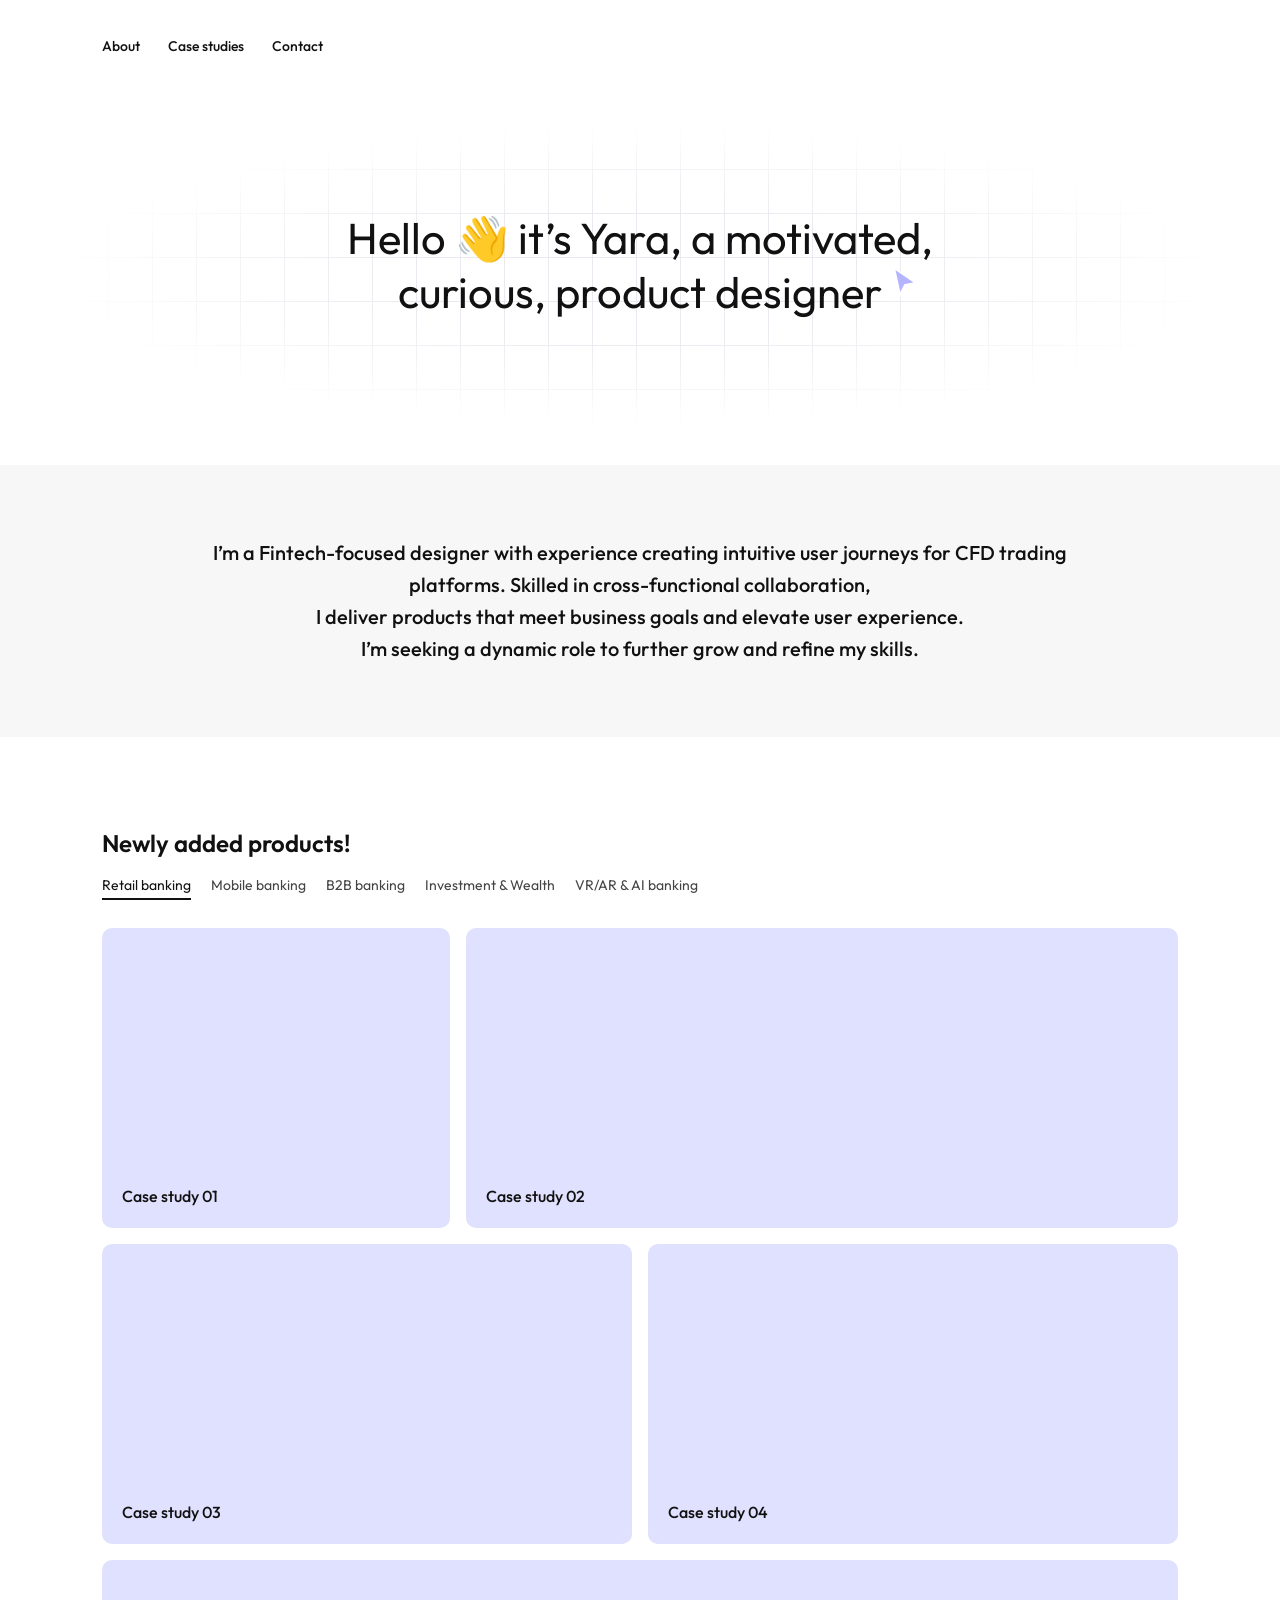
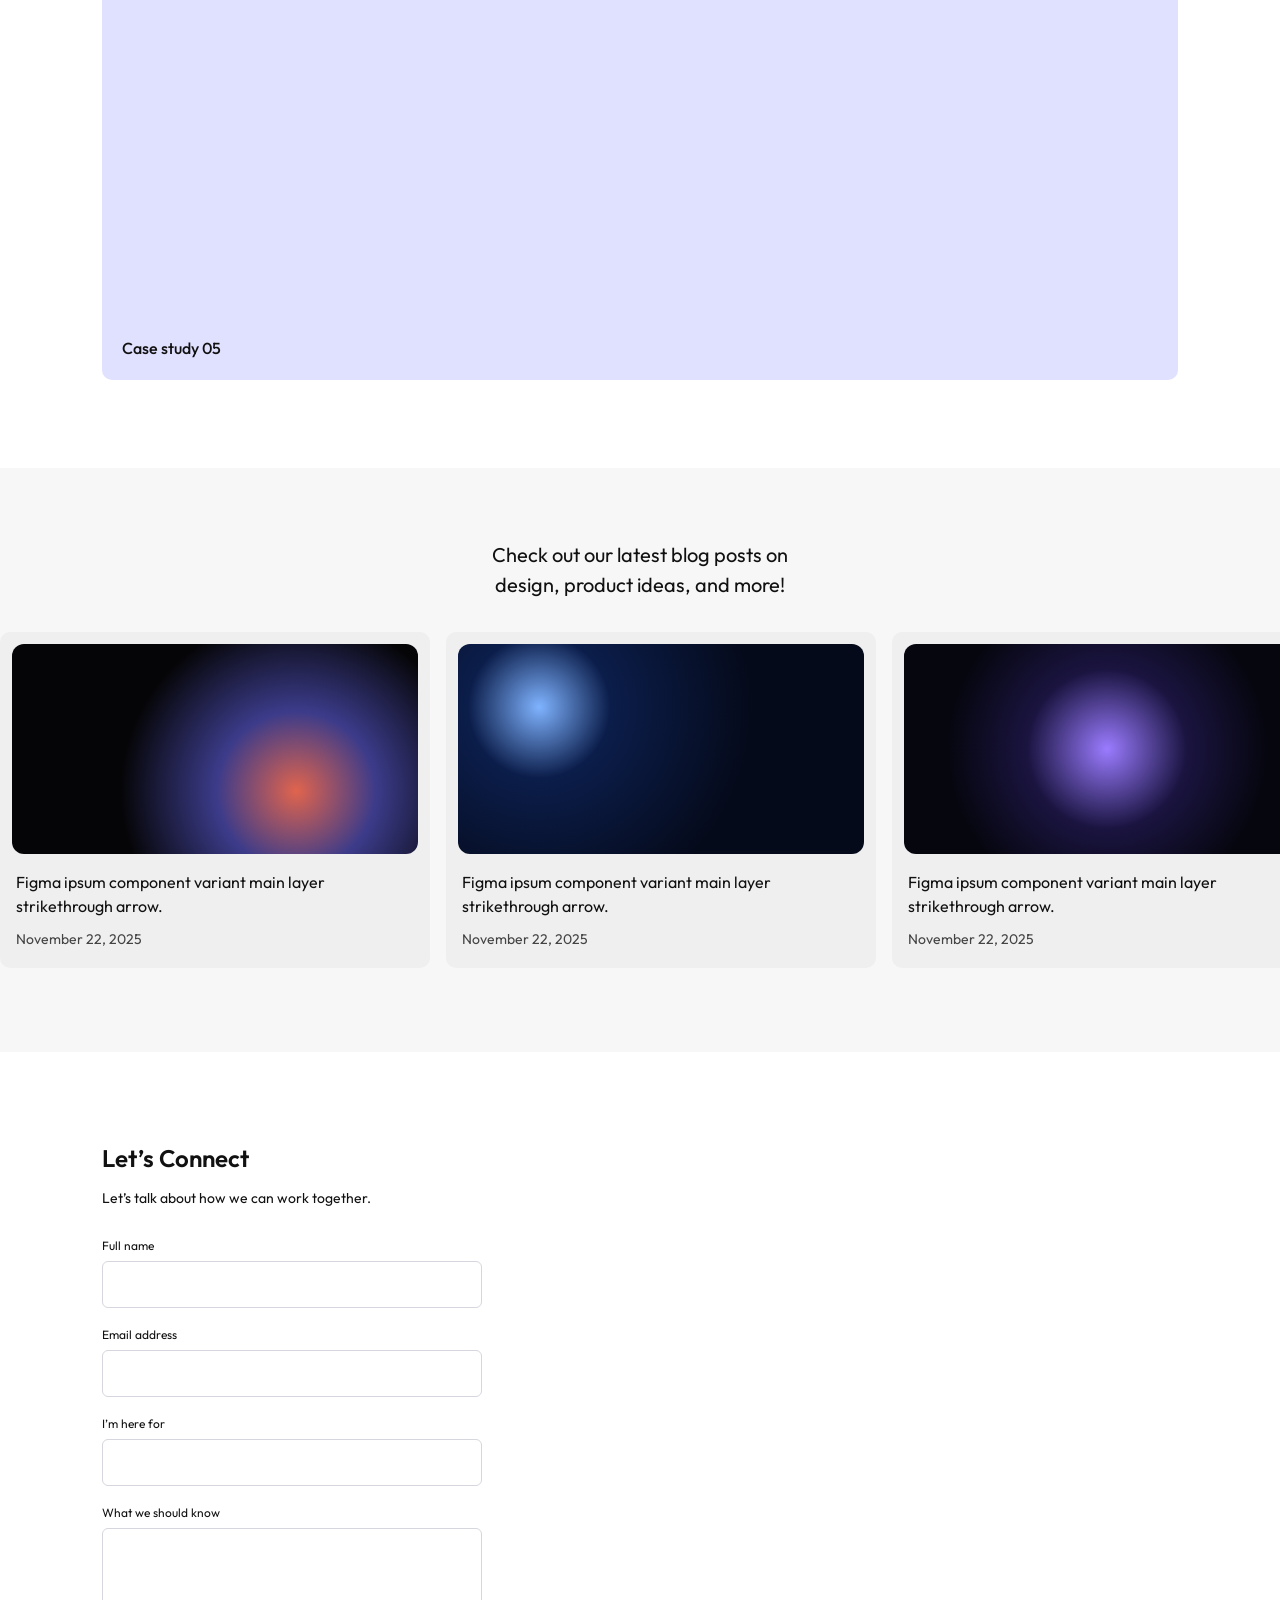
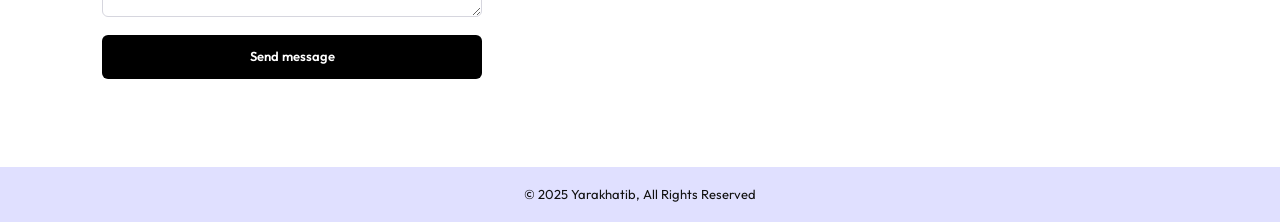
==== index.html @ df0e465c "Initial portfolio website" ====
<!doctype html>
<html lang="en">
<head>
<meta charset="utf-8">
<meta name="viewport" content="width=device-width, initial-scale=1, viewport-fit=cover">
<title>Yara Khatib — Product Designer</title>
<link rel="stylesheet" href="https://fonts.googleapis.com/css2?family=Outfit:wght@300;400;500;600&display=swap">
<style>
:root{color-scheme:light;--bg:#fff;--alt:#f7f7f7;--ink:#111;--muted:#444;--lav:#e0e0ff;--lav-ink:#111;--card:#efefef;--line:#e9e9ef;--field:#fff;--fieldline:#d6d6de;--btn:#000;--btnink:#fff;--accent:#b4b4ff;
box-sizing:border-box;padding-top:env(safe-area-inset-top,0px);padding-bottom:env(safe-area-inset-bottom,0px)}
@media not all{:root:not([data-theme="light"]){--bg:#0f1016;--alt:#171821;--ink:#f3f3f8;--muted:#b9bacb;--lav:#2a2c55;--lav-ink:#f3f3f8;--card:#1f2029;--line:#262736;--field:#171821;--fieldline:#34354a;--btn:#e0e0ff;--btnink:#111;--accent:#8e90ff}}
:root[data-theme="off"]{--bg:#0f1016;--alt:#171821;--ink:#f3f3f8;--muted:#b9bacb;--lav:#2a2c55;--lav-ink:#f3f3f8;--card:#1f2029;--line:#262736;--field:#171821;--fieldline:#34354a;--btn:#e0e0ff;--btnink:#111;--accent:#8e90ff}
html{scroll-behavior:smooth;scroll-padding-top:env(safe-area-inset-top,0px)}
*{box-sizing:border-box}
body{margin:0;background:var(--bg);color:var(--ink);font-family:Outfit,system-ui,sans-serif;font-size:16px;line-height:1.5}
.wrap{max-width:1440px;margin:0 auto;padding:0 clamp(20px,8vw,120px)}
nav{display:flex;gap:28px;padding-top:36px;padding-bottom:8px;font-size:14px;font-weight:500}
nav a,footer a{color:inherit;text-decoration:none}
nav a:hover{text-decoration:underline;text-underline-offset:4px}
.hero{position:relative;min-height:400px;display:flex;align-items:center;justify-content:center;text-align:center;overflow:hidden}
.hero:before{content:"";position:absolute;inset:60px 5% 40px;background-image:linear-gradient(var(--line) 1px,transparent 1px),linear-gradient(90deg,var(--line) 1px,transparent 1px);background-size:44px 44px;-webkit-mask-image:radial-gradient(ellipse at center,#000 30%,transparent 72%);mask-image:radial-gradient(ellipse at center,#000 30%,transparent 72%)}
.hero h1{position:relative;font-weight:400;font-size:clamp(28px,3.4vw,44px);line-height:1.25;max-width:760px;margin:0;padding:0 20px}
.cursor{position:absolute;margin:0 0 -14px 6px;color:var(--accent)}
.bio{background:var(--alt);padding:72px 0;text-align:center}
.bio p{margin:0 auto;max-width:880px;font-size:clamp(16px,1.6vw,20px);font-weight:500;line-height:1.6}
.work{padding:88px 0}
h2{font-size:24px;font-weight:600;margin:0 0 12px}
.chips{display:flex;flex-wrap:wrap;gap:6px 20px;margin-bottom:28px}
.chip{background:none;border:0;border-bottom:2px solid transparent;color:var(--muted);font:inherit;font-size:14px;padding:2px 0;cursor:pointer}
.chip[aria-pressed="true"]{color:var(--ink);border-color:var(--ink)}
.grid{display:grid;grid-template-columns:repeat(12,1fr);gap:16px}
.tile{background:var(--lav);border-radius:10px;min-height:300px;display:flex;align-items:flex-end;padding:20px;color:var(--lav-ink);font-weight:500}
.t1{grid-column:span 4}.t2{grid-column:span 8}.t3,.t4{grid-column:span 6}.t5{grid-column:span 12;min-height:420px}
.blog{background:var(--alt);padding:72px 0}
.blog h2{text-align:center;font-weight:400;font-size:20px;max-width:360px;margin:0 auto 32px}
.rail{display:flex;gap:16px;overflow-x:auto;scroll-snap-type:x mandatory;padding:0 clamp(20px,5vw,60px) 12px}
.post{flex:0 0 min(430px,82vw);scroll-snap-align:start;background:var(--card);border-radius:10px;padding:12px 12px 18px}
.img{height:210px;border-radius:12px}
.i1{background:radial-gradient(circle at 70% 70%,#e0644d 0,#3b3b8a 25%,#050507 55%)}
.i2{background:radial-gradient(circle at 20% 30%,#7fb3ff 0,#0b1d4a 20%,#050a1a 60%)}
.i3{background:radial-gradient(circle at 50% 50%,#9a7bff 0,#1a1440 35%,#06060f 70%)}
.post p{margin:16px 4px 8px;font-size:16px}.post time{margin:0 4px;font-size:14px;color:var(--muted)}
.contact{padding:88px 0}
form{max-width:380px;margin-top:28px;display:grid;gap:18px}
label{display:grid;gap:6px;font-size:12px}
input,textarea{font:inherit;font-size:14px;background:var(--field);color:var(--ink);border:1px solid var(--fieldline);border-radius:6px;padding:12px}
input:focus-visible,textarea:focus-visible,button:focus-visible,a:focus-visible{outline:2px solid var(--accent);outline-offset:2px}
.cta{background:var(--btn);color:var(--btnink);border:0;border-radius:6px;padding:12px;font:inherit;font-size:13px;font-weight:600;cursor:pointer}
#ok{display:none;margin-top:20px;font-weight:500}
footer{background:var(--lav);color:var(--lav-ink);text-align:center;font-size:13px;padding:18px 20px}
@media (max-width:760px){.t1,.t2,.t3,.t4,.t5{grid-column:span 12;min-height:220px}.hero{min-height:320px}}
</style>
</head>
<body>
<header class="wrap"><nav aria-label="Main"><a href="#about">About</a><a href="#work">Case studies</a><a href="#contact">Contact</a></nav></header>

<section class="hero" aria-label="Introduction">
<h1>Hello <span aria-hidden="true">👋</span> it’s Yara, a motivated, curious, product designer<svg class="cursor" width="34" height="34" viewBox="0 0 34 34" aria-hidden="true"><path d="M6 3 L28 18 L17 20 L12 30 Z" fill="currentColor" stroke="#fff" stroke-width="2" stroke-linejoin="round"/></svg></h1>
</section>

<section class="bio" id="about"><div class="wrap"><p>I’m a Fintech-focused designer with experience creating intuitive user journeys for CFD trading platforms. Skilled in cross-functional collaboration,<br>I deliver products that meet business goals and elevate user experience.<br>I’m seeking a dynamic role to further grow and refine my skills.</p></div></section>

<section class="work" id="work"><div class="wrap">
<h2>Newly added products!</h2>
<div class="chips" role="group" aria-label="Filter case studies">
<button class="chip" aria-pressed="true">Retail banking</button><button class="chip" aria-pressed="false">Mobile banking</button><button class="chip" aria-pressed="false">B2B banking</button><button class="chip" aria-pressed="false">Investment &amp; Wealth</button><button class="chip" aria-pressed="false">VR/AR &amp; AI banking</button>
</div>
<div class="grid">
<div class="tile t1">Case study 01</div><div class="tile t2">Case study 02</div><div class="tile t3">Case study 03</div><div class="tile t4">Case study 04</div><div class="tile t5">Case study 05</div>
</div></div></section>

<section class="blog"><h2>Check out our latest blog posts on design, product ideas, and more!</h2>
<div class="rail">
<article class="post"><div class="img i1"></div><p>Figma ipsum component variant main layer strikethrough arrow.</p><time>November 22, 2025</time></article>
<article class="post"><div class="img i2"></div><p>Figma ipsum component variant main layer strikethrough arrow.</p><time>November 22, 2025</time></article>
<article class="post"><div class="img i3"></div><p>Figma ipsum component variant main layer strikethrough arrow.</p><time>November 22, 2025</time></article>
</div></section>

<section class="contact" id="contact"><div class="wrap">
<h2>Let’s Connect</h2><div style="font-size:14px">Let’s talk about how we can work together.</div>
<form id="f">
<label>Full name<input name="n" required autocomplete="name"></label>
<label>Email address<input name="e" type="email" required autocomplete="email"></label>
<label>I’m here for<input name="r"></label>
<label>What we should know<textarea name="m" rows="3"></textarea></label>
<button class="cta" type="submit">Send message</button>
</form>
<div id="ok" role="status">Thank you! Your message is ready, and I’ll be in touch soon.</div>
</div></section>

<footer>© 2025 Yarakhatib, All Rights Reserved</footer>

<script>
document.querySelectorAll('.chip').forEach(function(b){b.addEventListener('click',function(){
document.querySelectorAll('.chip').forEach(function(x){x.setAttribute('aria-pressed','false')});b.setAttribute('aria-pressed','true')})});
document.getElementById('f').addEventListener('submit',function(e){e.preventDefault();this.style.display='none';document.getElementById('ok').style.display='block'});
</script>
</body>
</html>
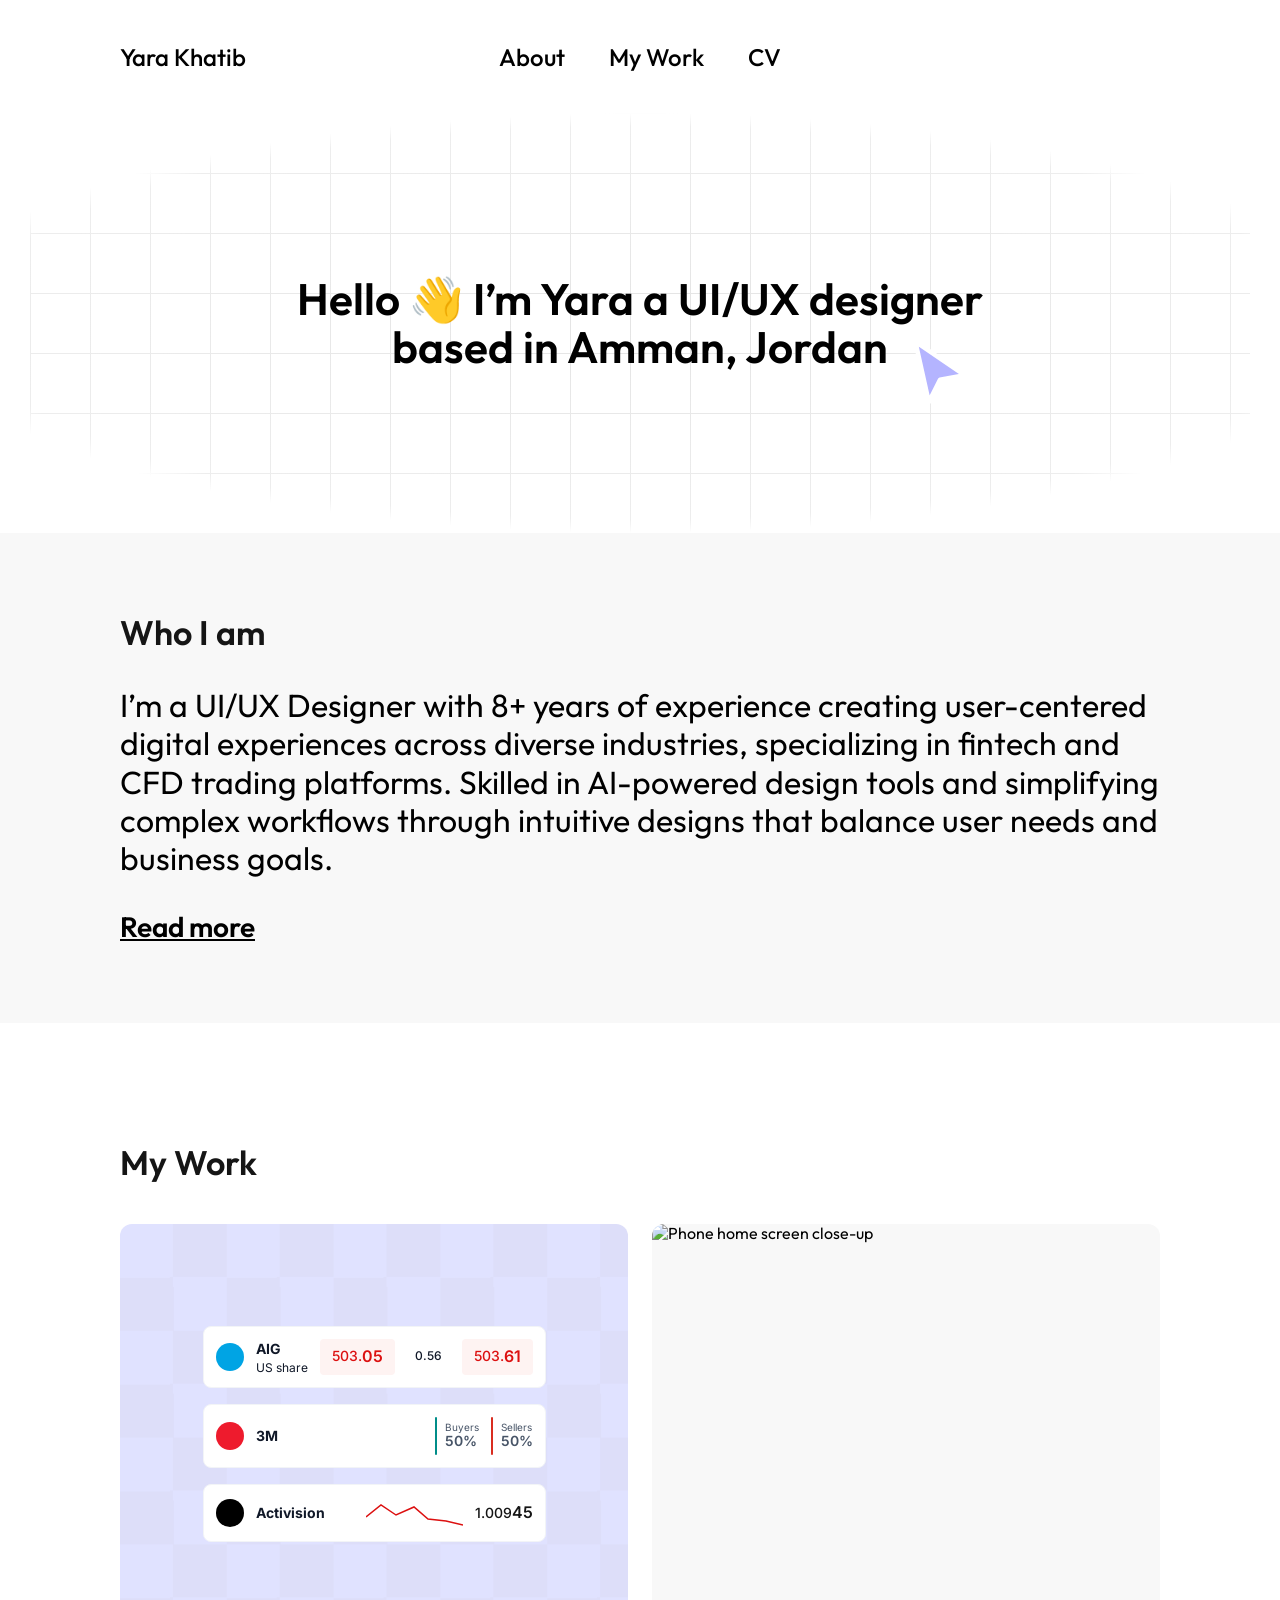
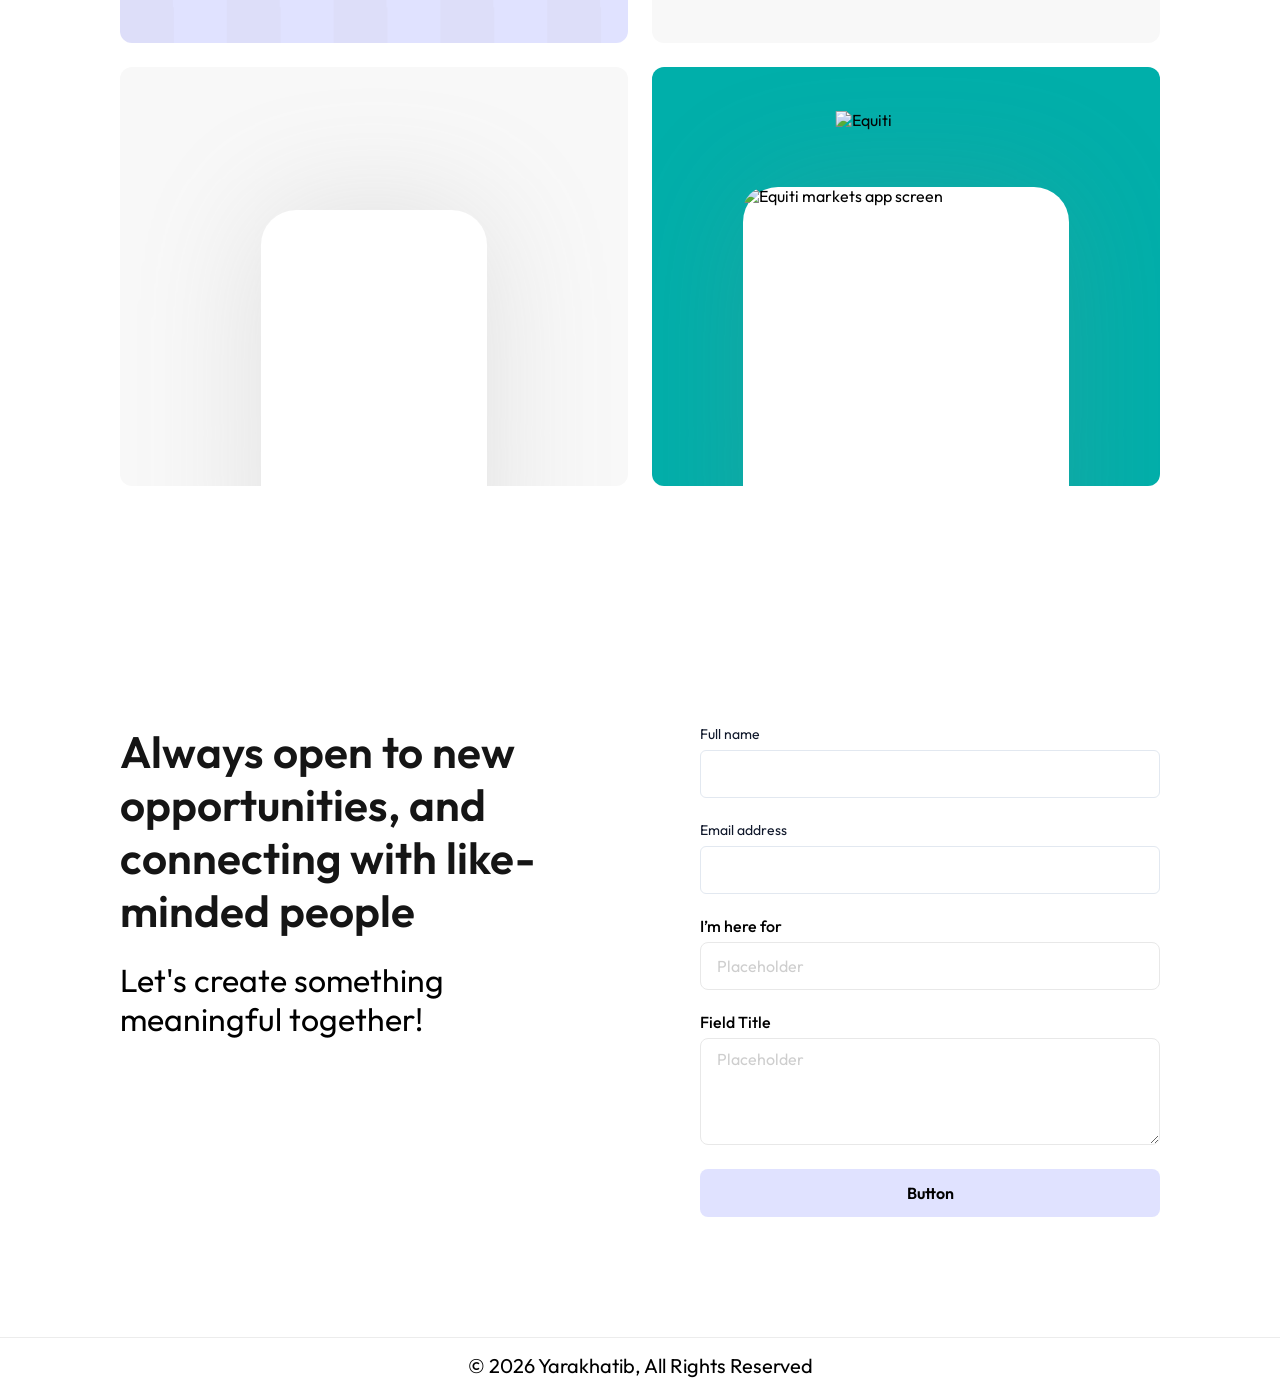
==== commit 3274c9b6: "Update portfolio with new two-page design" ====
--- a/index.html
+++ b/index.html
@@ -2,98 +2,102 @@
 <html lang="en">
 <head>
 <meta charset="utf-8">
-<meta name="viewport" content="width=device-width, initial-scale=1, viewport-fit=cover">
-<title>Yara Khatib — Product Designer</title>
-<link rel="stylesheet" href="https://fonts.googleapis.com/css2?family=Outfit:wght@300;400;500;600&display=swap">
-<style>
-:root{color-scheme:light;--bg:#fff;--alt:#f7f7f7;--ink:#111;--muted:#444;--lav:#e0e0ff;--lav-ink:#111;--card:#efefef;--line:#e9e9ef;--field:#fff;--fieldline:#d6d6de;--btn:#000;--btnink:#fff;--accent:#b4b4ff;
-box-sizing:border-box;padding-top:env(safe-area-inset-top,0px);padding-bottom:env(safe-area-inset-bottom,0px)}
-@media not all{:root:not([data-theme="light"]){--bg:#0f1016;--alt:#171821;--ink:#f3f3f8;--muted:#b9bacb;--lav:#2a2c55;--lav-ink:#f3f3f8;--card:#1f2029;--line:#262736;--field:#171821;--fieldline:#34354a;--btn:#e0e0ff;--btnink:#111;--accent:#8e90ff}}
-:root[data-theme="off"]{--bg:#0f1016;--alt:#171821;--ink:#f3f3f8;--muted:#b9bacb;--lav:#2a2c55;--lav-ink:#f3f3f8;--card:#1f2029;--line:#262736;--field:#171821;--fieldline:#34354a;--btn:#e0e0ff;--btnink:#111;--accent:#8e90ff}
-html{scroll-behavior:smooth;scroll-padding-top:env(safe-area-inset-top,0px)}
-*{box-sizing:border-box}
-body{margin:0;background:var(--bg);color:var(--ink);font-family:Outfit,system-ui,sans-serif;font-size:16px;line-height:1.5}
-.wrap{max-width:1440px;margin:0 auto;padding:0 clamp(20px,8vw,120px)}
-nav{display:flex;gap:28px;padding-top:36px;padding-bottom:8px;font-size:14px;font-weight:500}
-nav a,footer a{color:inherit;text-decoration:none}
-nav a:hover{text-decoration:underline;text-underline-offset:4px}
-.hero{position:relative;min-height:400px;display:flex;align-items:center;justify-content:center;text-align:center;overflow:hidden}
-.hero:before{content:"";position:absolute;inset:60px 5% 40px;background-image:linear-gradient(var(--line) 1px,transparent 1px),linear-gradient(90deg,var(--line) 1px,transparent 1px);background-size:44px 44px;-webkit-mask-image:radial-gradient(ellipse at center,#000 30%,transparent 72%);mask-image:radial-gradient(ellipse at center,#000 30%,transparent 72%)}
-.hero h1{position:relative;font-weight:400;font-size:clamp(28px,3.4vw,44px);line-height:1.25;max-width:760px;margin:0;padding:0 20px}
-.cursor{position:absolute;margin:0 0 -14px 6px;color:var(--accent)}
-.bio{background:var(--alt);padding:72px 0;text-align:center}
-.bio p{margin:0 auto;max-width:880px;font-size:clamp(16px,1.6vw,20px);font-weight:500;line-height:1.6}
-.work{padding:88px 0}
-h2{font-size:24px;font-weight:600;margin:0 0 12px}
-.chips{display:flex;flex-wrap:wrap;gap:6px 20px;margin-bottom:28px}
-.chip{background:none;border:0;border-bottom:2px solid transparent;color:var(--muted);font:inherit;font-size:14px;padding:2px 0;cursor:pointer}
-.chip[aria-pressed="true"]{color:var(--ink);border-color:var(--ink)}
-.grid{display:grid;grid-template-columns:repeat(12,1fr);gap:16px}
-.tile{background:var(--lav);border-radius:10px;min-height:300px;display:flex;align-items:flex-end;padding:20px;color:var(--lav-ink);font-weight:500}
-.t1{grid-column:span 4}.t2{grid-column:span 8}.t3,.t4{grid-column:span 6}.t5{grid-column:span 12;min-height:420px}
-.blog{background:var(--alt);padding:72px 0}
-.blog h2{text-align:center;font-weight:400;font-size:20px;max-width:360px;margin:0 auto 32px}
-.rail{display:flex;gap:16px;overflow-x:auto;scroll-snap-type:x mandatory;padding:0 clamp(20px,5vw,60px) 12px}
-.post{flex:0 0 min(430px,82vw);scroll-snap-align:start;background:var(--card);border-radius:10px;padding:12px 12px 18px}
-.img{height:210px;border-radius:12px}
-.i1{background:radial-gradient(circle at 70% 70%,#e0644d 0,#3b3b8a 25%,#050507 55%)}
-.i2{background:radial-gradient(circle at 20% 30%,#7fb3ff 0,#0b1d4a 20%,#050a1a 60%)}
-.i3{background:radial-gradient(circle at 50% 50%,#9a7bff 0,#1a1440 35%,#06060f 70%)}
-.post p{margin:16px 4px 8px;font-size:16px}.post time{margin:0 4px;font-size:14px;color:var(--muted)}
-.contact{padding:88px 0}
-form{max-width:380px;margin-top:28px;display:grid;gap:18px}
-label{display:grid;gap:6px;font-size:12px}
-input,textarea{font:inherit;font-size:14px;background:var(--field);color:var(--ink);border:1px solid var(--fieldline);border-radius:6px;padding:12px}
-input:focus-visible,textarea:focus-visible,button:focus-visible,a:focus-visible{outline:2px solid var(--accent);outline-offset:2px}
-.cta{background:var(--btn);color:var(--btnink);border:0;border-radius:6px;padding:12px;font:inherit;font-size:13px;font-weight:600;cursor:pointer}
-#ok{display:none;margin-top:20px;font-weight:500}
-footer{background:var(--lav);color:var(--lav-ink);text-align:center;font-size:13px;padding:18px 20px}
-@media (max-width:760px){.t1,.t2,.t3,.t4,.t5{grid-column:span 12;min-height:220px}.hero{min-height:320px}}
-</style>
+<meta name="viewport" content="width=device-width, initial-scale=1">
+<title>Yara Khatib — UI/UX Designer</title>
+<link rel="preconnect" href="https://fonts.googleapis.com">
+<link rel="stylesheet" href="https://fonts.googleapis.com/css2?family=Outfit:wght@400;500;600&family=Inter:wght@400;500;600&display=swap">
+<link rel="stylesheet" href="styles.css">
 </head>
 <body>
-<header class="wrap"><nav aria-label="Main"><a href="#about">About</a><a href="#work">Case studies</a><a href="#contact">Contact</a></nav></header>
 
-<section class="hero" aria-label="Introduction">
-<h1>Hello <span aria-hidden="true">👋</span> it’s Yara, a motivated, curious, product designer<svg class="cursor" width="34" height="34" viewBox="0 0 34 34" aria-hidden="true"><path d="M6 3 L28 18 L17 20 L12 30 Z" fill="currentColor" stroke="#fff" stroke-width="2" stroke-linejoin="round"/></svg></h1>
-</section>
+<!-- Header (Figma: Web Header 233:989) -->
+<header class="header">
+  <a class="brand" href="#">Yara Khatib</a>
+  <nav class="nav" aria-label="Main">
+    <a href="about.html">About</a>
+    <a href="#work">My Work</a>
+    <a href="about.html#cv">CV</a>
+  </nav>
+  <span class="header-spacer"></span>
+</header>
 
-<section class="bio" id="about"><div class="wrap"><p>I’m a Fintech-focused designer with experience creating intuitive user journeys for CFD trading platforms. Skilled in cross-functional collaboration,<br>I deliver products that meet business goals and elevate user experience.<br>I’m seeking a dynamic role to further grow and refine my skills.</p></div></section>
+<main>
+  <!-- Hero (231:450) -->
+  <section class="hero">
+    <div class="hero-grid" aria-hidden="true"></div>
+    <div class="hero-fade" aria-hidden="true"></div>
+    <h1>Hello 👋 I’m Yara a UI/UX designer based in Amman, Jordan</h1>
+    <svg class="cursor" width="76" height="76" viewBox="0 0 34 34" aria-hidden="true">
+      <path d="M6 3 L28 18 L17 20 L12 30 Z" fill="#b4b4ff" stroke="#fff" stroke-width="2" stroke-linejoin="round"/>
+    </svg>
+  </section>
 
-<section class="work" id="work"><div class="wrap">
-<h2>Newly added products!</h2>
-<div class="chips" role="group" aria-label="Filter case studies">
-<button class="chip" aria-pressed="true">Retail banking</button><button class="chip" aria-pressed="false">Mobile banking</button><button class="chip" aria-pressed="false">B2B banking</button><button class="chip" aria-pressed="false">Investment &amp; Wealth</button><button class="chip" aria-pressed="false">VR/AR &amp; AI banking</button>
-</div>
-<div class="grid">
-<div class="tile t1">Case study 01</div><div class="tile t2">Case study 02</div><div class="tile t3">Case study 03</div><div class="tile t4">Case study 04</div><div class="tile t5">Case study 05</div>
-</div></div></section>
+  <!-- Who I am (231:489) -->
+  <section class="who">
+    <h2>Who I am</h2>
+    <p class="lead">I’m a UI/UX Designer with 8+ years of experience creating user-centered digital experiences across diverse industries, specializing in fintech and CFD trading platforms. Skilled in AI-powered design tools and simplifying complex workflows through intuitive designs that balance user needs and business goals.</p>
+    <a class="read-more" href="about.html">Read more</a>
+  </section>
 
-<section class="blog"><h2>Check out our latest blog posts on design, product ideas, and more!</h2>
-<div class="rail">
-<article class="post"><div class="img i1"></div><p>Figma ipsum component variant main layer strikethrough arrow.</p><time>November 22, 2025</time></article>
-<article class="post"><div class="img i2"></div><p>Figma ipsum component variant main layer strikethrough arrow.</p><time>November 22, 2025</time></article>
-<article class="post"><div class="img i3"></div><p>Figma ipsum component variant main layer strikethrough arrow.</p><time>November 22, 2025</time></article>
-</div></section>
+  <!-- My Work (231:491) -->
+  <section class="work" id="work">
+    <h2>My Work</h2>
+    <div class="cards">
+      <article class="card card--checker">
+        <div class="tiles">
+          <div class="tile">
+            <span class="dot" style="background:#00a4e4"></span>
+            <div class="tile-name"><b>AIG</b><small>US share</small></div>
+            <span class="chip chip--down">503.<strong>05</strong></span><span class="spread">0.56</span><span class="chip chip--down">503.<strong>61</strong></span>
+          </div>
+          <div class="tile">
+            <span class="dot" style="background:#ee1b2d"></span>
+            <div class="tile-name"><b>3M</b></div>
+            <div class="side"><i style="background:#008d89"></i><span><small>Buyers</small><b>50%</b></span></div>
+            <div class="side"><i style="background:#d92d20"></i><span><small>Sellers</small><b>50%</b></span></div>
+          </div>
+          <div class="tile">
+            <span class="dot" style="background:#000"></span>
+            <div class="tile-name"><b>Activision</b></div>
+            <svg class="spark" viewBox="0 0 97 32" aria-hidden="true"><polyline points="0,20 15,8 30,18 48,10 62,22 80,24 97,28" fill="none" stroke="#dc1010" stroke-width="1.5"/></svg>
+            <span class="price">1.009<strong>45</strong></span>
+          </div>
+        </div>
+      </article>
 
-<section class="contact" id="contact"><div class="wrap">
-<h2>Let’s Connect</h2><div style="font-size:14px">Let’s talk about how we can work together.</div>
-<form id="f">
-<label>Full name<input name="n" required autocomplete="name"></label>
-<label>Email address<input name="e" type="email" required autocomplete="email"></label>
-<label>I’m here for<input name="r"></label>
-<label>What we should know<textarea name="m" rows="3"></textarea></label>
-<button class="cta" type="submit">Send message</button>
-</form>
-<div id="ok" role="status">Thank you! Your message is ready, and I’ll be in touch soon.</div>
-</div></section>
+      <article class="card card--grey card--wide">
+        <!-- assets/screenshot-phone.png -->
+        <img src="assets/screenshot-phone.png" alt="Phone home screen close-up">
+      </article>
 
-<footer>© 2025 Yarakhatib, All Rights Reserved</footer>
+      <article class="card card--grey">
+        <div class="phone-blank"></div>
+      </article>
 
-<script>
-document.querySelectorAll('.chip').forEach(function(b){b.addEventListener('click',function(){
-document.querySelectorAll('.chip').forEach(function(x){x.setAttribute('aria-pressed','false')});b.setAttribute('aria-pressed','true')})});
-document.getElementById('f').addEventListener('submit',function(e){e.preventDefault();this.style.display='none';document.getElementById('ok').style.display='block'});
-</script>
+      <article class="card card--teal">
+        <!-- assets/equiti-logo.svg + assets/markets.png -->
+        <img class="equiti" src="assets/equiti-logo.svg" alt="Equiti">
+        <div class="phone"><img src="assets/markets.png" alt="Equiti markets app screen"></div>
+      </article>
+    </div>
+  </section>
+
+  <!-- Contact (231:516) -->
+  <section class="contact">
+    <div class="contact-copy">
+      <h2 class="big">Always open to new opportunities, and connecting with like-minded people</h2>
+      <p class="lead">Let's create something meaningful together!</p>
+    </div>
+    <form class="form" id="contact-form">
+      <label>Full name<input name="name" autocomplete="name" required></label>
+      <label>Email address<input name="email" type="email" autocomplete="email" required></label>
+      <label class="field">I’m here for<input name="reason" placeholder="Placeholder"></label>
+      <label class="field">Field Title<textarea name="message" rows="4" placeholder="Placeholder"></textarea></label>
+      <button type="submit">Button</button>
+    </form>
+  </section>
+</main>
+
+<footer class="footer">© 2026 Yarakhatib, All Rights Reserved</footer>
 </body>
 </html>
--- a/styles.css
+++ b/styles.css
@@ -0,0 +1,166 @@
+/* Design tokens from Figma */
+:root{
+  --ink:#000;
+  --ink-soft:#151515;
+  --paper:#fff;
+  --grey:#f8f8f8;
+  --lavender:#e0e2ff;
+  --lavender-dark:#dddef9;
+  --teal:#00afaa;
+  --line:#ececec;
+  --field-line:#e2e8f0;
+  --radius:12px;
+  --pad:120px;
+}
+*{box-sizing:border-box}
+html{scroll-behavior:smooth}
+body{margin:0;background:var(--paper);color:var(--ink);font-family:Outfit,system-ui,sans-serif;line-height:1.2}
+a{color:inherit}
+img{max-width:100%;display:block}
+h1,h2,p{margin:0}
+
+/* Header: 113px, padding 30/120, nav centred, 24px medium */
+.header{display:flex;align-items:center;gap:30px;height:113px;padding:30px var(--pad);background:var(--paper)}
+.brand{font-size:24px;font-weight:500;line-height:24px;text-decoration:none;width:127px;white-space:nowrap}
+.nav{flex:1;display:flex;justify-content:center;gap:44px}
+.nav a{font-size:24px;font-weight:500;line-height:24px;text-decoration:none}
+.nav a:hover{text-decoration:underline;text-underline-offset:6px}
+.header-spacer{width:127px}
+
+/* Hero: 420px, grid lines every 60px at 10% opacity, soft white edge fade */
+.hero{position:relative;height:420px;display:flex;align-items:center;justify-content:center;overflow:hidden;background:var(--paper)}
+.hero-grid{position:absolute;inset:0 30px;opacity:.1;
+  background-image:linear-gradient(#000 1px,transparent 1px),linear-gradient(90deg,#000 1px,transparent 1px);
+  background-size:60px 60px}
+.hero-fade{position:absolute;inset:0;background:radial-gradient(ellipse 720px 210px at 50% 50%,rgba(255,255,255,0) 0%,rgba(255,255,255,.34) 93.6%,#fff 100%)}
+.hero h1{position:relative;max-width:736px;padding:0 20px;font-size:44px;font-weight:600;line-height:1.1;text-align:center}
+.cursor{position:absolute;left:calc(50% + 262px);top:222px;pointer-events:none}
+
+/* Who I am */
+.who{display:flex;flex-direction:column;gap:32px;padding:80px var(--pad);background:var(--grey)}
+.who h2,.work h2{font-size:34px;font-weight:600;color:var(--ink-soft)}
+.lead{font-size:32px;font-weight:400}
+.read-more{font-size:28px;font-weight:600;text-decoration:underline;width:max-content}
+
+/* My Work: 2x2 cards, 24px gap, 419px tall */
+.work{padding:var(--pad);display:flex;flex-direction:column;gap:40px}
+.cards{display:grid;grid-template-columns:1fr 1fr;gap:24px}
+.card{position:relative;height:419px;border-radius:var(--radius);overflow:hidden;display:flex;align-items:center;justify-content:center;background:var(--grey)}
+.card--checker{background-color:var(--lavender);
+  background-image:conic-gradient(var(--lavender-dark) 25%,var(--lavender) 0 50%,var(--lavender-dark) 0 75%,var(--lavender) 0);
+  background-size:106.8px 106.8px}
+.card--wide{padding:0}
+.card--wide img{width:100%;height:100%;object-fit:cover}
+.card--teal{background:var(--teal);align-items:flex-start}
+.card--teal .equiti{position:absolute;top:44px;left:50%;transform:translateX(-50%);width:141px;height:41px}
+.card--teal .phone{position:absolute;top:120px;left:50%;transform:translateX(-50%);width:326px;padding:0;background:#fff;border-radius:35px;box-shadow:0 0 128px rgba(128,128,128,.2)}
+.card--teal .phone img{width:100%;height:709px;object-fit:cover;border-radius:24px}
+.phone-blank{position:absolute;top:143px;left:50%;transform:translateX(-50%);width:226px;height:493px;background:#fff;border-radius:35px;box-shadow:0 0 128px rgba(128,128,128,.2)}
+@media (min-width:1001px){
+  .cards{grid-template-columns:412px 1fr}
+  .cards .card:nth-child(3),.cards .card:nth-child(4){grid-column:span 1}
+  .cards{grid-template-columns:repeat(2,1fr)}
+  .card--checker{grid-column:span 1}
+}
+
+/* Market tiles inside the first card */
+.tiles{position:relative;display:flex;flex-direction:column;gap:16px;width:343px;max-width:90%;font-family:Inter,sans-serif}
+.tile{display:flex;align-items:center;gap:12px;padding:12px;background:#fff;border:1px solid #f2f4f7;border-radius:8px;color:#101828}
+.dot{width:28px;height:28px;border-radius:50%;flex:none}
+.tile-name{display:flex;flex-direction:column;gap:2px;flex:1;font-size:14px;font-weight:500;line-height:20px}
+.tile-name small{font-size:12px;font-weight:400;line-height:14px}
+.chip{display:inline-flex;align-items:center;justify-content:center;min-width:70px;height:36px;padding:6px 12px;border-radius:4px;font-size:14px;font-weight:500}
+.chip strong{font-size:16px;font-weight:600}
+.chip--down{background:#fef3f2;color:#dc1010}
+.spread{font-size:12px;font-weight:500;padding:6px 8px}
+.side{display:flex;gap:8px;align-items:center;font-size:12px;color:#475467}
+.side i{width:2px;height:38px;border-radius:2px}
+.side span{display:flex;flex-direction:column}
+.side b{font-size:14px;font-weight:600}
+.spark{width:97px;height:32px}
+.price{font-size:14px;font-weight:500;color:var(--ink-soft)}
+.price strong{font-size:16px;font-weight:600}
+
+/* Contact */
+.contact{display:flex;gap:80px;padding:var(--pad)}
+.contact-copy{flex:1;display:flex;flex-direction:column;gap:24px}
+.contact-copy .lead{max-width:406px}
+h2.big{font-size:44px;font-weight:600;line-height:1.2;color:var(--ink-soft)}
+.form{flex:1;display:flex;flex-direction:column;gap:24px;max-width:460px}
+.form label{display:flex;flex-direction:column;gap:8px;font-size:14px;line-height:16px;color:#0f172a}
+.form .field{font-size:16px;font-weight:500;color:var(--ink)}
+.form input,.form textarea{font:inherit;font-size:16px;font-weight:400;color:var(--ink);background:#fff;border:1px solid var(--field-line);border-radius:6px;padding:12px 16px;height:48px}
+.form .field input,.form .field textarea{border-color:#e8e8e8;border-radius:8px}
+.form textarea{height:107px;resize:vertical}
+.form ::placeholder{color:#cecece}
+.form input:focus-visible,.form textarea:focus-visible,.form button:focus-visible{outline:2px solid #8e90ff;outline-offset:2px}
+.form button{background:var(--lavender);color:var(--ink);border:0;border-radius:8px;padding:16px 12px;font:inherit;font-size:16px;font-weight:600;line-height:1;cursor:pointer}
+.form button:hover{background:#d0d3ff}
+
+/* Footer */
+.footer{border-top:1px solid var(--line);padding:16px 10px;text-align:center;font-size:20px;line-height:24px}
+
+/* Responsive */
+@media (max-width:1000px){
+  :root{--pad:24px}
+  .header{height:auto;padding:24px var(--pad)}
+  .brand{font-size:20px;width:auto}
+  .nav{gap:20px;justify-content:flex-end}
+  .nav a{font-size:18px}
+  .header-spacer{display:none}
+  .hero{height:320px}
+  .hero h1{font-size:30px}
+  .cursor{display:none}
+  .lead{font-size:22px}
+  .read-more{font-size:20px}
+  .who h2,.work h2{font-size:28px}
+  .cards{grid-template-columns:1fr}
+  .card{height:340px}
+  .contact{flex-direction:column;gap:40px}
+  h2.big{font-size:32px}
+  .form{max-width:none}
+}
+
+/* ---------- About page (Figma frame 231:585) ---------- */
+.nav a[aria-current="page"]{text-decoration:underline;text-underline-offset:6px}
+.about{display:flex;flex-direction:column;gap:120px;padding:120px 0}
+.profile{display:flex;align-items:center;gap:80px;max-width:1200px;width:100%;margin:0 auto;padding:0}
+.avatar{flex:none;width:249px;height:249px;border-radius:50%;object-fit:cover;background:var(--lavender)}
+.profile-copy{display:flex;flex-direction:column;gap:24px;font-size:28px}
+.profile-copy strong{font-weight:600}
+.profile-copy p{margin:0}
+.panels{display:flex;flex-direction:column;gap:40px;max-width:1200px;width:100%;margin:0 auto}
+.row{display:flex;gap:40px;align-items:stretch}
+.panel{flex:1;display:flex;flex-direction:column;justify-content:center;gap:24px;padding:80px;border-radius:32px;background:var(--grey);font-size:28px;position:relative;overflow:hidden}
+.panel h2,.panel h3{margin:0;font-size:28px;font-weight:600;line-height:1.2}
+.panel p{margin:0}
+.panel--dark{background:#000;color:#fff}
+.panel--dark>*{position:relative;z-index:1}
+.panel--dark:before{content:"";position:absolute;inset:0;opacity:.1;
+  background:
+    radial-gradient(circle at 50% 50%,#fff 0 33px,transparent 34px) 0 0/66px 76px,
+    repeating-linear-gradient(90deg,transparent 0 25px,#fff 25px 115px,transparent 115px 180px)}
+.panel--wide{display:block}
+.panel--wide h2{margin-bottom:24px}
+.jobs{display:grid;grid-template-columns:repeat(3,1fr);gap:24px}
+.job{background:#fff;border-radius:12px;padding:32px;display:flex;flex-direction:column;justify-content:space-between;gap:24px;min-height:218px}
+.job h3{font-size:28px;font-weight:500;line-height:normal}
+.job p{font-size:24px;line-height:normal}
+.panel--cta{flex-direction:row;align-items:center;gap:80px;padding:80px 100px}
+.panel--cta>p{flex:1}
+.cta-links{flex:1;display:flex;flex-direction:column;gap:24px}
+.btn{display:flex;align-items:center;justify-content:center;background:var(--lavender);color:var(--ink);border-radius:8px;padding:16px 12px;font-size:16px;font-weight:600;line-height:1;text-decoration:none}
+.btn:hover{background:#d0d3ff}
+.btn:focus-visible{outline:2px solid #8e90ff;outline-offset:2px}
+
+@media (max-width:1000px){
+  .about{gap:48px;padding:48px var(--pad)}
+  .profile{flex-direction:column;align-items:flex-start;gap:24px}
+  .avatar{width:160px;height:160px}
+  .profile-copy,.panel,.panel h2,.panel h3,.job h3{font-size:20px}
+  .row{flex-direction:column;gap:24px}
+  .panel{padding:32px;border-radius:24px}
+  .jobs{grid-template-columns:1fr}
+  .job{min-height:0}
+  .panel--cta{flex-direction:column;align-items:stretch;gap:24px;padding:32px}
+}
